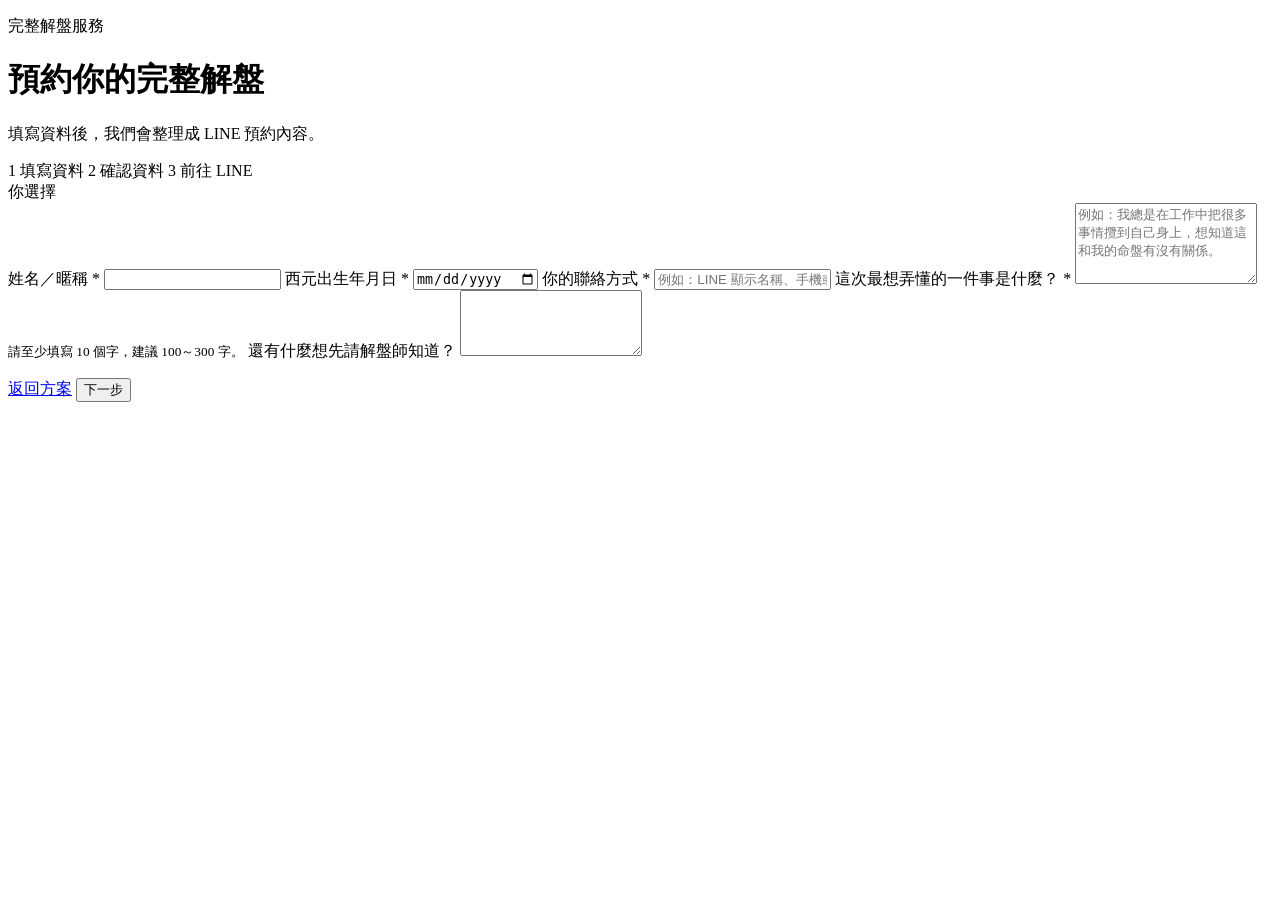
==== index.html @ c9cc1761 "Add index.html for booking flow" ====
<!doctype html>
<html lang="zh-Hant">
<head>
  <meta charset="UTF-8">
  <meta name="viewport" content="width=device-width, initial-scale=1.0">
  <meta name="description" content="生命靈數完整解盤 LINE 預約">
  <title>生命靈數完整解盤預約</title>
  <link rel="stylesheet" href="style.css">
</head>
<body>
  <main class="page-shell">
    <header class="page-header">
      <p class="eyebrow">完整解盤服務</p>
      <h1>預約你的完整解盤</h1>
      <p class="subtitle">填寫資料後，我們會整理成 LINE 預約內容。</p>
    </header>

    <section class="card" aria-live="polite">
      <div class="stepper" aria-label="預約進度">
        <span class="step active" data-step-dot="1">1 填寫資料</span>
        <span class="step" data-step-dot="2">2 確認資料</span>
        <span class="step" data-step-dot="3">3 前往 LINE</span>
      </div>

      <div id="formStep">
        <div class="plan-box">
          <span>你選擇</span>
          <strong id="selectedPlan"></strong>
        </div>

        <form id="bookingForm" novalidate>
          <label>姓名／暱稱 <span aria-hidden="true">*</span>
            <input id="name" name="name" autocomplete="name" required>
          </label>

          <label>西元出生年月日 <span aria-hidden="true">*</span>
            <input id="birthDate" name="birthDate" type="date" required>
          </label>

          <label>你的聯絡方式 <span aria-hidden="true">*</span>
            <input id="contact" name="contact" placeholder="例如：LINE 顯示名稱、手機或 Email" required>
          </label>

          <label>這次最想弄懂的一件事是什麼？ <span aria-hidden="true">*</span>
            <textarea id="reason" name="reason" rows="5" minlength="10" placeholder="例如：我總是在工作中把很多事情攬到自己身上，想知道這和我的命盤有沒有關係。" required></textarea>
            <small>請至少填寫 10 個字，建議 100～300 字。</small>
          </label>

          <label>還有什麼想先請解盤師知道？
            <textarea id="note" name="note" rows="4"></textarea>
          </label>

          <p id="formError" class="error" role="alert"></p>
          <div class="actions">
            <a class="button secondary" href="javascript:history.back()">返回方案</a>
            <button class="button primary" type="submit">下一步</button>
          </div>
        </form>
      </div>

      <div id="confirmStep" hidden>
        <h2>確認預約資料</h2>
        <p class="section-note">請確認內容是否正確。送出後會產生可貼到 LINE 的文字。</p>
        <dl id="confirmation" class="summary"></dl>
        <div class="actions">
          <button id="editButton" class="button secondary" type="button">返回修改</button>
          <button id="generateButton" class="button primary" type="button">確認並產生預約內容</button>
        </div>
      </div>

      <div id="lineStep" hidden>
        <h2>LINE 預約內容預覽</h2>
        <p class="section-note">先複製以下內容，再前往 LINE 貼上傳送。預約時間仍需由解盤師人工確認。</p>
        <textarea id="linePreview" class="preview" rows="14" readonly></textarea>
        <p id="copyStatus" class="copy-status" role="status"></p>
        <div class="actions stacked-mobile">
          <button id="copyButton" class="button secondary" type="button">複製預約內容</button>
          <a id="lineButton" class="button line" href="https://lin.ee/PBp9leg" target="_blank" rel="noopener noreferrer">前往 LINE 完成預約</a>
        </div>
        <button id="backToConfirmButton" class="text-button" type="button">返回確認資料</button>
      </div>
    </section>
  </main>
  <script src="script.js"></script>
</body>
</html>
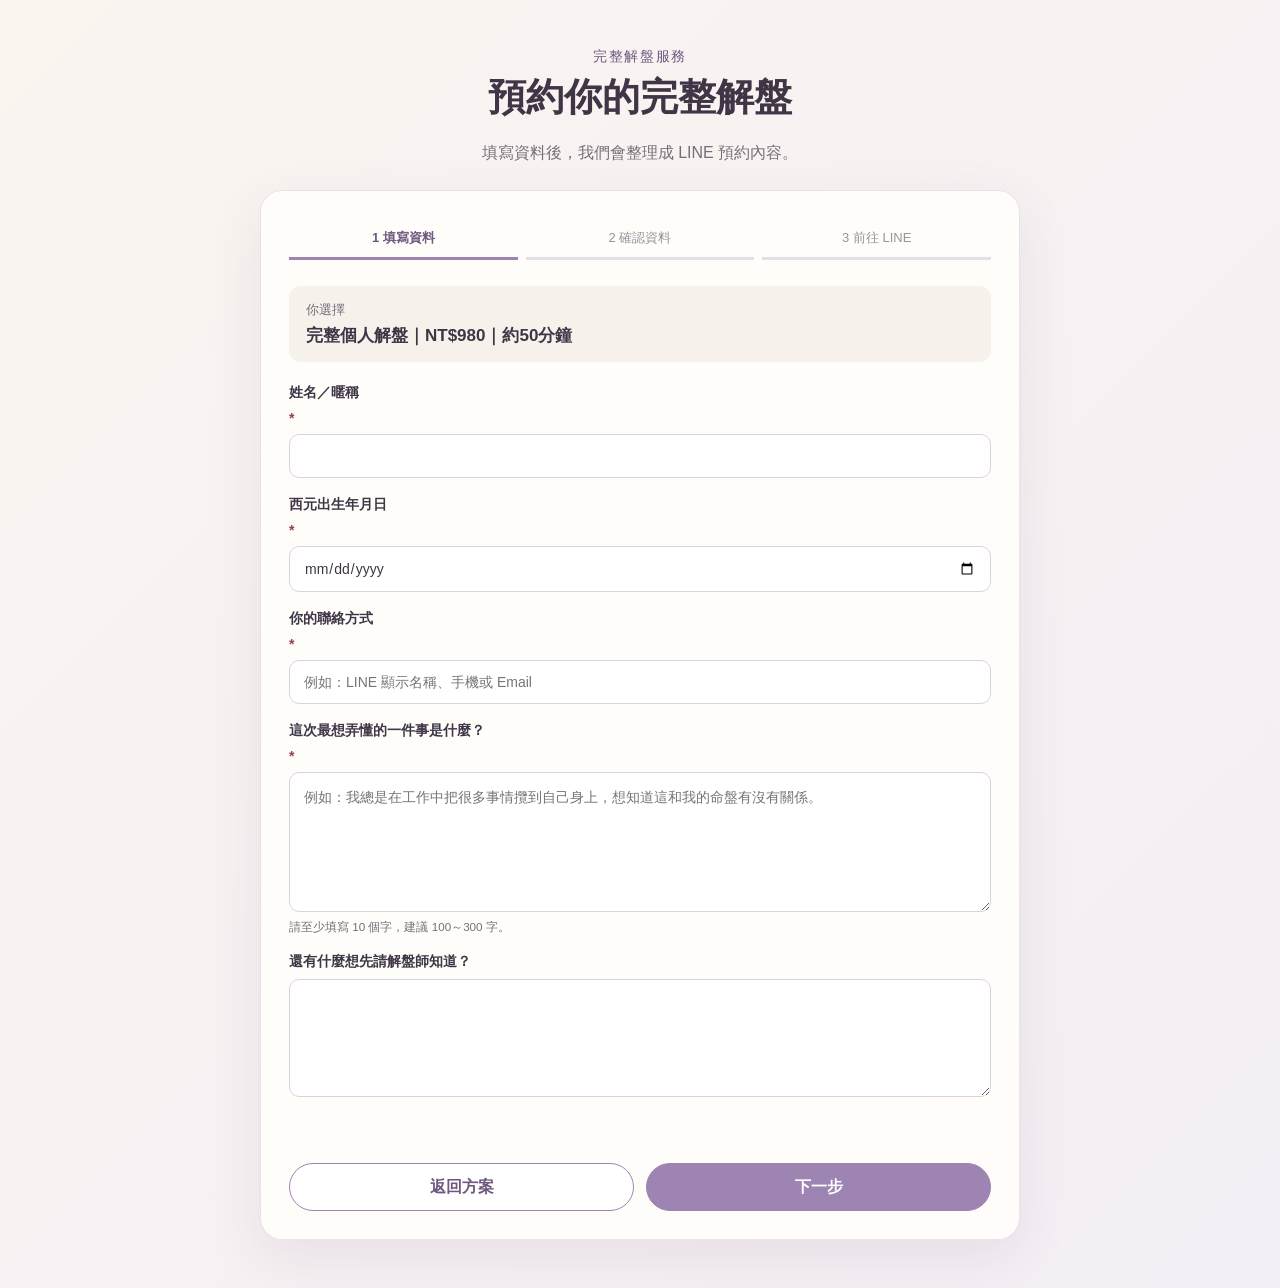
==== commit 990c0110: "Fix index.html next-step navigation" ====
--- a/index.html
+++ b/index.html
@@ -6,6 +6,7 @@
   <meta name="description" content="生命靈數完整解盤 LINE 預約">
   <title>生命靈數完整解盤預約</title>
   <link rel="stylesheet" href="style.css">
+  <script defer src="script.js?v=2"></script>
 </head>
 <body>
   <main class="page-shell">
@@ -53,7 +54,7 @@
           <p id="formError" class="error" role="alert"></p>
           <div class="actions">
             <a class="button secondary" href="javascript:history.back()">返回方案</a>
-            <button class="button primary" type="submit">下一步</button>
+            <button id="nextButton" class="button primary" type="button">下一步</button>
           </div>
         </form>
       </div>
@@ -81,6 +82,5 @@
       </div>
     </section>
   </main>
-  <script src="script.js"></script>
 </body>
 </html>
--- a/style.css
+++ b/style.css
@@ -0,0 +1,66 @@
+:root {
+  color-scheme: light;
+  --ink: #3f3546;
+  --muted: #786e79;
+  --purple: #9d84b2;
+  --purple-dark: #70587f;
+  --paper: #fffdf9;
+  --base: #f7f1ec;
+  --line: #ddd1df;
+  --danger: #9b3f4a;
+  --line-green: #06c755;
+}
+
+* { box-sizing: border-box; }
+body {
+  margin: 0;
+  min-height: 100vh;
+  color: var(--ink);
+  background: linear-gradient(135deg, #faf5ef 0%, #f4eef6 100%);
+  font-family: "Noto Sans TC", "PingFang TC", "Microsoft JhengHei", sans-serif;
+}
+
+.page-shell { width: min(760px, calc(100% - 32px)); margin: 0 auto; padding: 48px 0; }
+.page-header { text-align: center; margin-bottom: 24px; }
+.eyebrow { margin: 0 0 6px; color: var(--purple-dark); font-size: 14px; letter-spacing: .12em; }
+h1 { margin: 0; font-size: clamp(26px, 5vw, 38px); }
+.subtitle, .section-note { color: var(--muted); line-height: 1.7; }
+.card { background: rgba(255,253,249,.94); border: 1px solid rgba(157,132,178,.22); border-radius: 22px; padding: 28px; box-shadow: 0 18px 55px rgba(76,58,84,.09); }
+.stepper { display: flex; gap: 8px; margin-bottom: 26px; }
+.step { flex: 1; padding: 10px 6px; border-bottom: 3px solid #e6dfe7; color: #9a919b; text-align: center; font-size: 13px; }
+.step.active { border-color: var(--purple); color: var(--purple-dark); font-weight: 700; }
+.plan-box { display: grid; gap: 5px; margin-bottom: 22px; padding: 15px 17px; background: var(--base); border-radius: 12px; }
+.plan-box span { color: var(--muted); font-size: 13px; }
+.plan-box strong { font-size: 17px; }
+form { display: grid; gap: 18px; }
+label { display: grid; gap: 8px; font-weight: 700; font-size: 14px; }
+label span { color: var(--danger); }
+input, textarea { width: 100%; border: 1px solid var(--line); border-radius: 10px; padding: 13px 14px; color: var(--ink); background: #fff; font: inherit; font-weight: 400; }
+textarea { resize: vertical; line-height: 1.6; }
+input:focus, textarea:focus { outline: 3px solid rgba(157,132,178,.2); border-color: var(--purple); }
+small { color: var(--muted); font-weight: 400; }
+.error { min-height: 1.4em; margin: 0; color: var(--danger); }
+.actions { display: grid; grid-template-columns: 1fr 1fr; gap: 12px; margin-top: 8px; }
+.button { display: inline-flex; min-height: 48px; align-items: center; justify-content: center; border: 1px solid var(--purple); border-radius: 999px; padding: 12px 18px; font: inherit; font-weight: 700; text-decoration: none; cursor: pointer; }
+.button.primary { color: white; background: var(--purple); }
+.button.primary:hover { background: var(--purple-dark); }
+.button.secondary { color: var(--purple-dark); background: white; }
+.button.line { color: white; background: var(--line-green); border-color: var(--line-green); }
+h2 { margin-top: 0; }
+.summary { display: grid; gap: 0; margin: 22px 0; border: 1px solid var(--line); border-radius: 14px; overflow: hidden; }
+.summary div { display: grid; grid-template-columns: 150px 1fr; gap: 16px; padding: 14px 16px; border-bottom: 1px solid var(--line); }
+.summary div:last-child { border-bottom: 0; }
+.summary dt { font-weight: 700; }
+.summary dd { margin: 0; white-space: pre-wrap; overflow-wrap: anywhere; }
+.preview { min-height: 310px; background: #faf8f5; }
+.copy-status { min-height: 1.5em; color: var(--purple-dark); font-weight: 700; }
+.text-button { display: block; margin: 18px auto 0; border: 0; background: transparent; color: var(--purple-dark); text-decoration: underline; cursor: pointer; }
+[hidden] { display: none !important; }
+
+@media (max-width: 600px) {
+  .page-shell { width: min(100% - 20px, 760px); padding: 24px 0; }
+  .card { padding: 20px 16px; border-radius: 16px; }
+  .step { font-size: 12px; }
+  .actions, .stacked-mobile { grid-template-columns: 1fr; }
+  .summary div { grid-template-columns: 1fr; gap: 5px; }
+}
